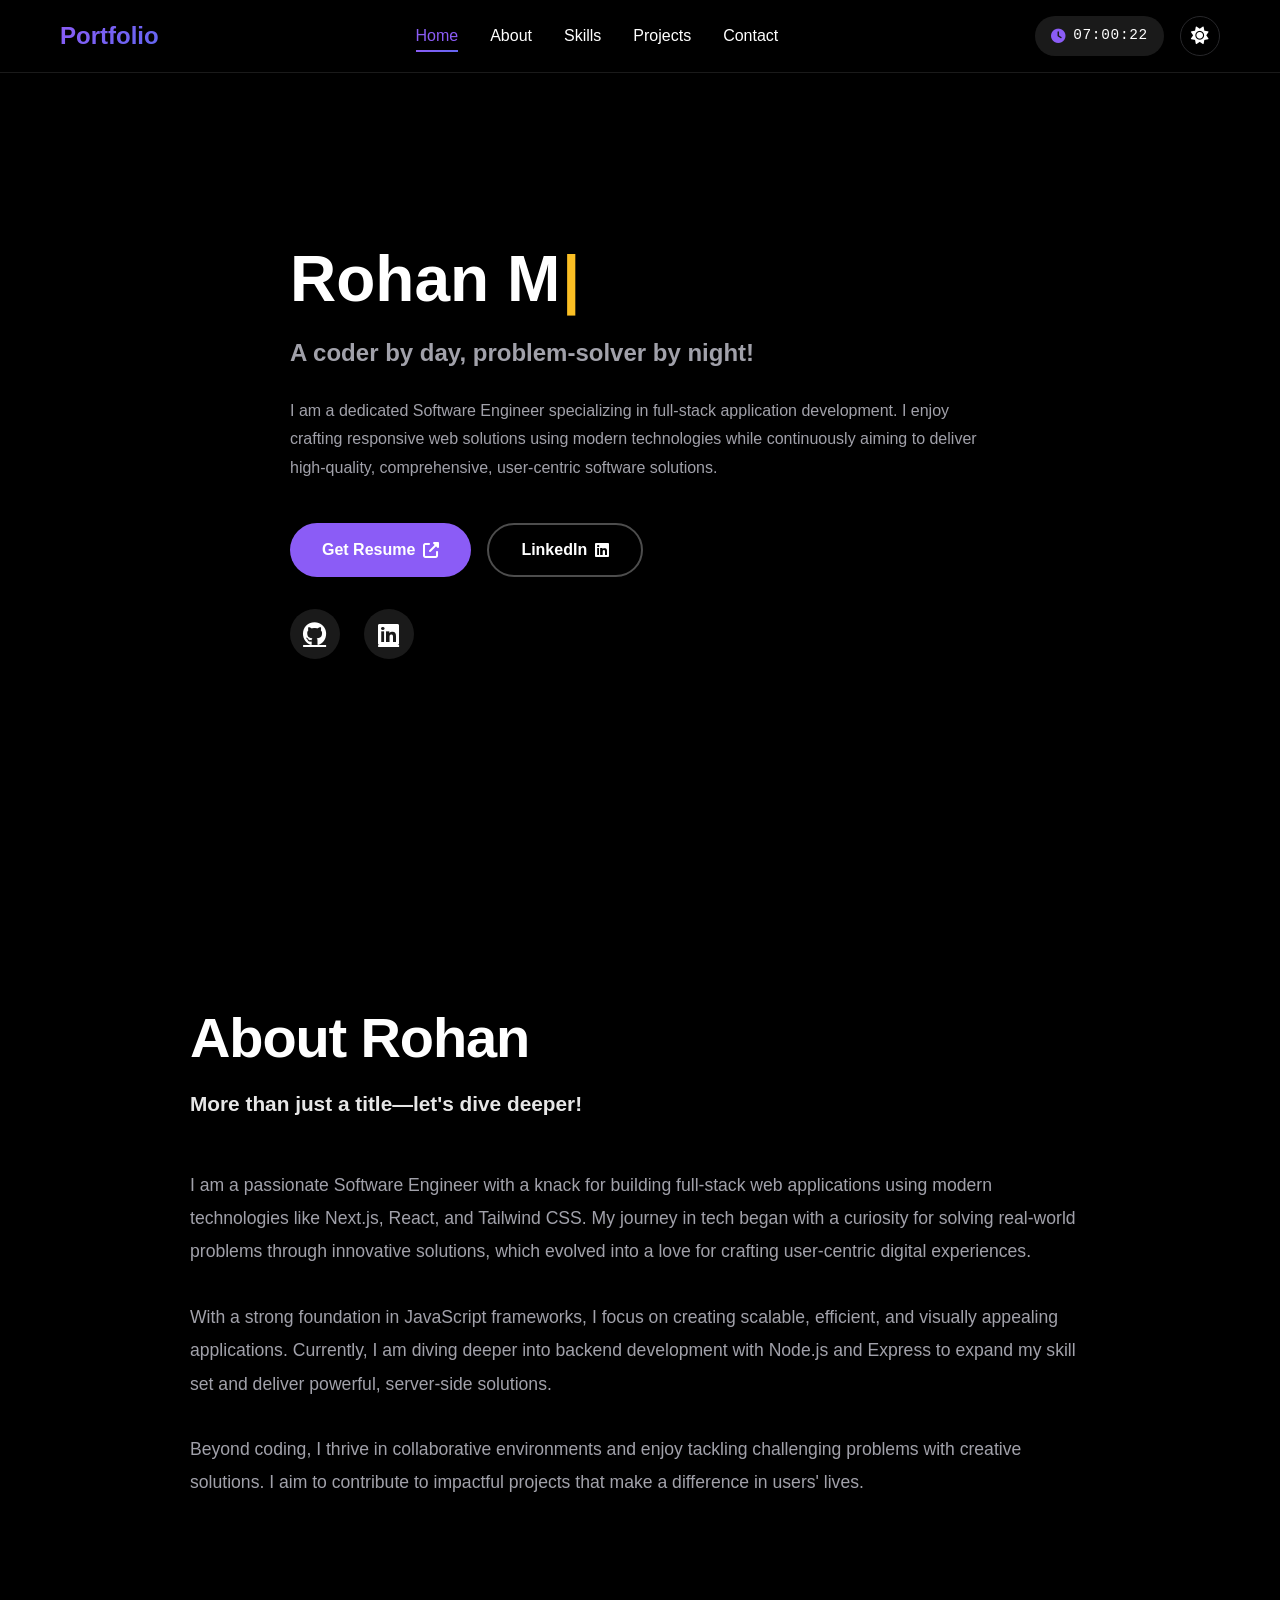
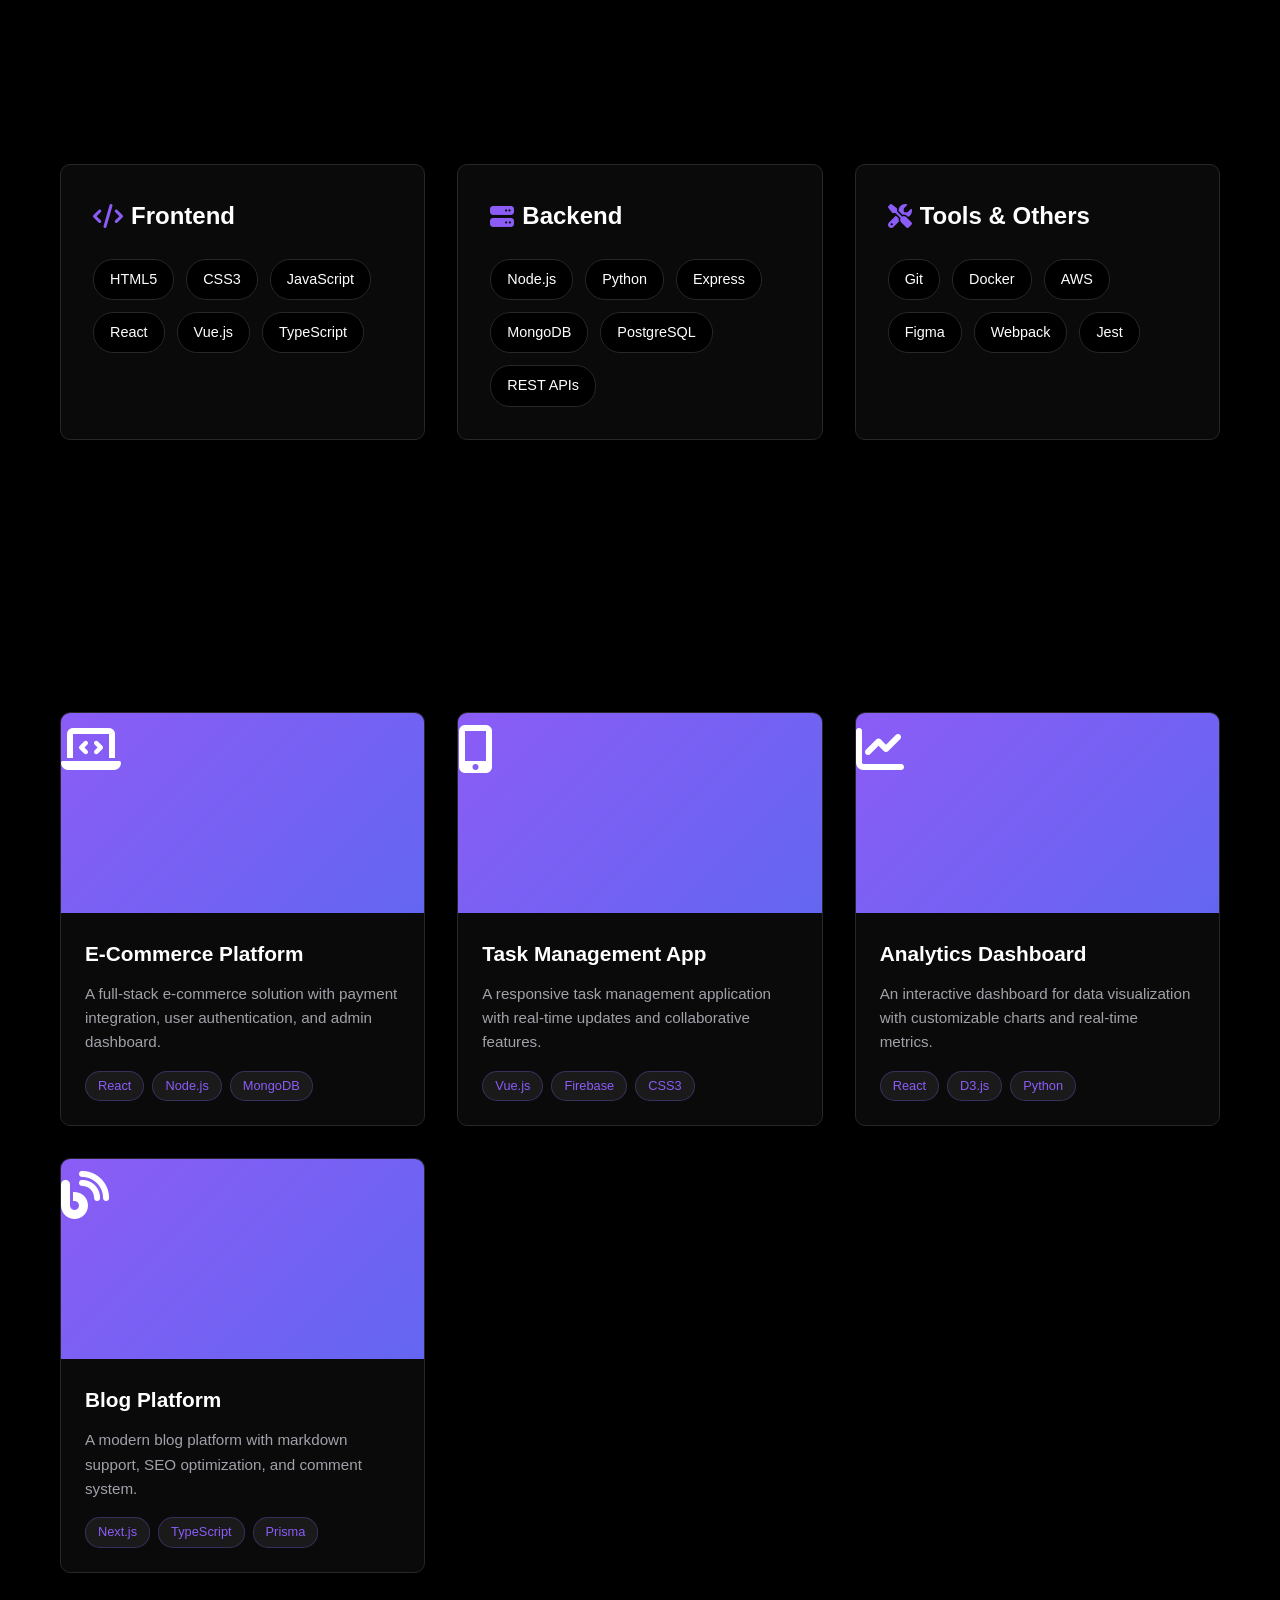
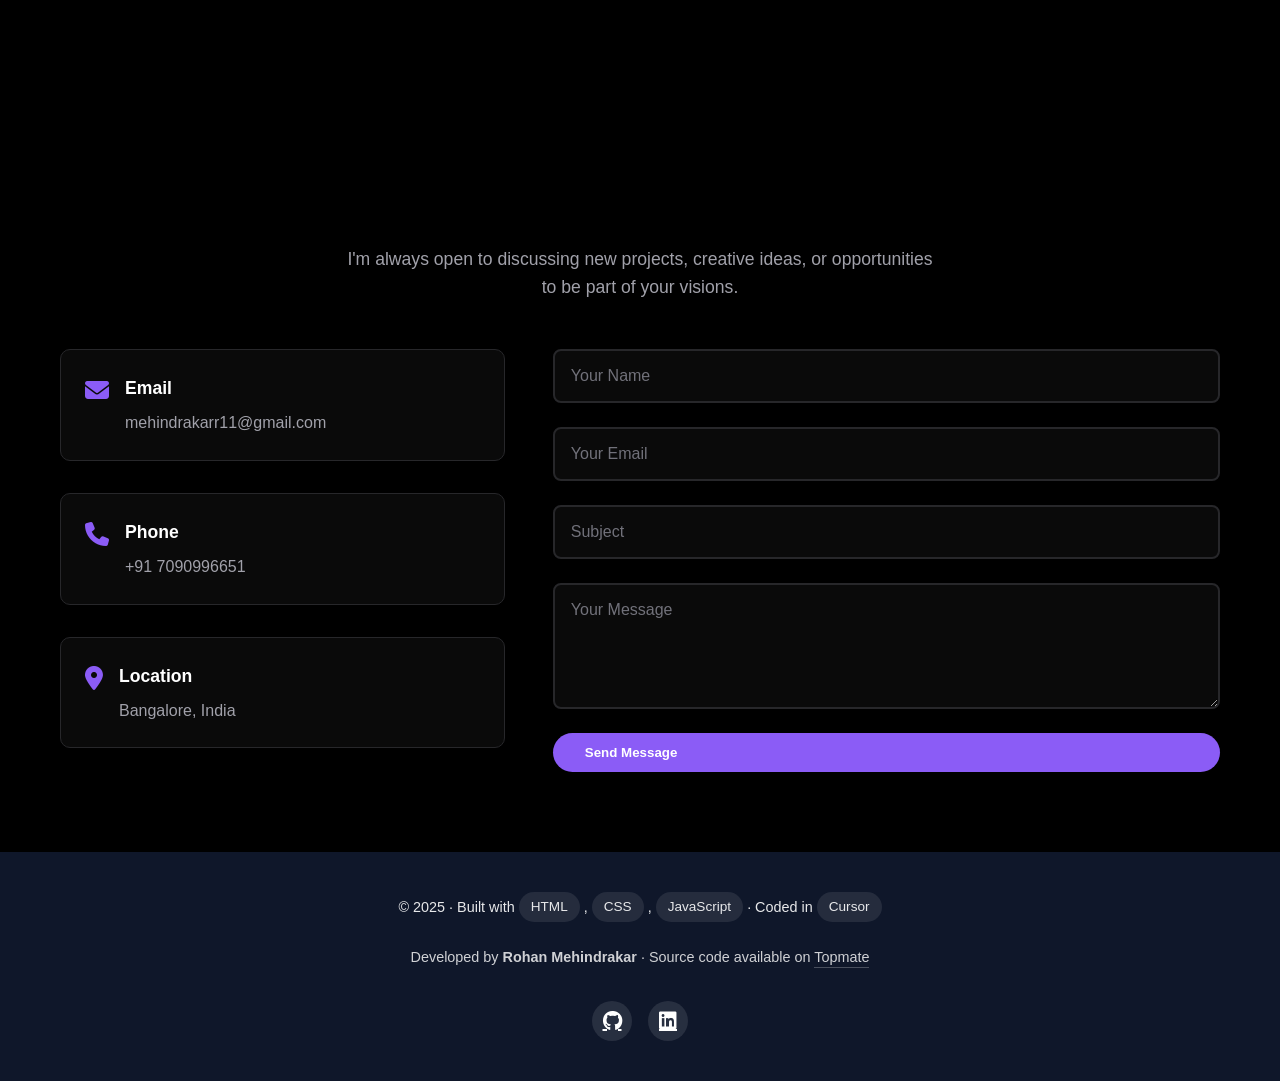
==== index.html @ 7d02e118 "Add files via upload" ====
<!DOCTYPE html>
<html lang="en">
<head>
    <meta charset="UTF-8">
    <meta name="viewport" content="width=device-width, initial-scale=1.0">
    <title>Portfolio - Your Name</title>
    <link rel="stylesheet" href="styles.css">
    <link rel="stylesheet" href="https://cdnjs.cloudflare.com/ajax/libs/font-awesome/6.4.0/css/all.min.css">
</head>
<body>
    <!-- Loading Screen -->
    <div class="loader" id="loader">
        <div class="loader-content">
            <div class="loader-brand">
                <div class="brand-logo">
                    <div class="logo-circle"></div>
                    <div class="logo-circle"></div>
                    <div class="logo-circle"></div>
                </div>
                <h1 class="brand-name">Rohan Mehindrakar</h1>
            </div>
            <div class="loader-animation">
                <div class="animated-grid">
                    <div class="grid-item"></div>
                    <div class="grid-item"></div>
                    <div class="grid-item"></div>
                    <div class="grid-item"></div>
                    <div class="grid-item"></div>
                    <div class="grid-item"></div>
                    <div class="grid-item"></div>
                    <div class="grid-item"></div>
                    <div class="grid-item"></div>
                </div>
            </div>
            <div class="loader-progress">
                <div class="progress-bar">
                    <div class="progress-fill" id="progressFill"></div>
                </div>
                <p class="loader-text">
                    <span class="loading-dots">
                        <span class="dot">.</span>
                        <span class="dot">.</span>
                        <span class="dot">.</span>
                    </span>
                </p>
            </div>
        </div>
    </div>


    <!-- Navigation -->
    <nav class="navbar">
        <div class="container">
            <div class="nav-wrapper">
                <div class="logo">
                    <a href="#home"><span class="logo-text">Portfolio</span></a>
                </div>
                <ul class="nav-menu" id="navMenu">
                    <li><a href="#home" class="nav-link">Home</a></li>
                    <li><a href="#about" class="nav-link">About</a></li>
                    <li><a href="#skills" class="nav-link">Skills</a></li>
                    <li><a href="#projects" class="nav-link">Projects</a></li>
                    <li><a href="#contact" class="nav-link">Contact</a></li>
                </ul>
                <div class="nav-actions">
                    <div class="live-time" id="liveTime">
                        <i class="fas fa-clock"></i>
                        <span id="timeDisplay">00:00:00</span>
                    </div>
                    <button class="theme-toggle" id="themeToggle" aria-label="Toggle theme">
                        <i class="fas fa-moon"></i>
                    </button>
                    <div class="hamburger" id="hamburger">
                        <span></span>
                        <span></span>
                        <span></span>
                    </div>
                </div>
            </div>
        </div>
    </nav>

    <!-- Hero Section -->
    <section id="home" class="hero">
        <div class="container">
            <div class="hero-content">
                <h1 class="hero-title">
                    <span class="title-name typing-text" data-text="Rohan Mehindrakar">Rohan Mehindrakar</span>
                </h1>
                <p class="hero-subtitle">
                    <span class="subtitle-text">A coder by day, problem-solver by night!</span>
                </p>
                <p class="hero-description">
                    I am a dedicated Software Engineer specializing in full-stack application development. 
                    I enjoy crafting responsive web solutions using modern technologies while continuously 
                    aiming to deliver high-quality, comprehensive, user-centric software solutions.
                </p>
                <div class="hero-buttons">
                    <!-- Update the Google Drive link below with your actual resume file ID -->
                    <!-- To get your file ID: Upload resume to Google Drive > Right-click > Get link > Copy the file ID from the URL -->
                    <a href="https://drive.google.com/file/d/YOUR_FILE_ID/view" target="_blank" class="btn btn-primary" id="resumeBtn">
                        <span>Get Resume</span>
                        <i class="fas fa-external-link-alt"></i>
                    </a>
                    <a href="https://www.linkedin.com/in/rohan-mehindrakar/" target="_blank" class="btn btn-secondary">
                        <span>LinkedIn</span>
                        <i class="fab fa-linkedin"></i>
                    </a>
                </div>
                <div class="social-links">
                    <a href="https://github.com/mehindrakarr11" target="_blank" aria-label="GitHub" class="social-link">
                        <i class="fab fa-github"></i>
                        <span class="social-tooltip">GitHub</span>
                    </a>
                    <a href="https://www.linkedin.com/in/rohan-mehindrakar/" target="_blank" aria-label="LinkedIn" class="social-link">
                        <i class="fab fa-linkedin"></i>
                        <span class="social-tooltip">LinkedIn</span>
                    </a>
                </div>
            </div>
        </div>
    </section>

    <!-- About Section -->
    <section id="about" class="about">
        <div class="container">
            <div class="about-wrapper">
                <div class="about-header">
                    <h2 class="about-title">About Rohan</h2>
                    <p class="about-subtitle">More than just a title—let's dive deeper!</p>
                </div>
                <div class="about-content-text">
                    <p class="about-paragraph">
                        I am a passionate Software Engineer with a knack for building full-stack web applications using modern technologies like Next.js, React, and Tailwind CSS. My journey in tech began with a curiosity for solving real-world problems through innovative solutions, which evolved into a love for crafting user-centric digital experiences.
                    </p>
                    <p class="about-paragraph">
                        With a strong foundation in JavaScript frameworks, I focus on creating scalable, efficient, and visually appealing applications. Currently, I am diving deeper into backend development with Node.js and Express to expand my skill set and deliver powerful, server-side solutions.
                    </p>
                    <p class="about-paragraph">
                        Beyond coding, I thrive in collaborative environments and enjoy tackling challenging problems with creative solutions. I aim to contribute to impactful projects that make a difference in users' lives.
                    </p>
                </div>
                
            </div>
        </div>
    </section>

    <!-- Skills Section -->
    <section id="skills" class="skills">
        <div class="container">
            <h2 class="section-title">Skills</h2>
            <div class="skills-grid">
                <div class="skill-category">
                    <h3><i class="fas fa-code"></i> Frontend</h3>
                    <div class="skill-items">
                        <span class="skill-tag">HTML5</span>
                        <span class="skill-tag">CSS3</span>
                        <span class="skill-tag">JavaScript</span>
                        <span class="skill-tag">React</span>
                        <span class="skill-tag">Vue.js</span>
                        <span class="skill-tag">TypeScript</span>
                    </div>
                </div>
                <div class="skill-category">
                    <h3><i class="fas fa-server"></i> Backend</h3>
                    <div class="skill-items">
                        <span class="skill-tag">Node.js</span>
                        <span class="skill-tag">Python</span>
                        <span class="skill-tag">Express</span>
                        <span class="skill-tag">MongoDB</span>
                        <span class="skill-tag">PostgreSQL</span>
                        <span class="skill-tag">REST APIs</span>
                    </div>
                </div>
                <div class="skill-category">
                    <h3><i class="fas fa-tools"></i> Tools & Others</h3>
                    <div class="skill-items">
                        <span class="skill-tag">Git</span>
                        <span class="skill-tag">Docker</span>
                        <span class="skill-tag">AWS</span>
                        <span class="skill-tag">Figma</span>
                        <span class="skill-tag">Webpack</span>
                        <span class="skill-tag">Jest</span>
                    </div>
                </div>
            </div>
        </div>
    </section>

    <!-- Projects Section -->
    <section id="projects" class="projects">
        <div class="container">
            <h2 class="section-title">Featured Projects</h2>
            <div class="projects-grid">
                <div class="project-card">
                    <div class="project-image">
                        <div class="image-placeholder">
                            <i class="fas fa-laptop-code"></i>
                        </div>
                        <div class="project-overlay">
                            <a href="#" class="project-link"><i class="fas fa-external-link-alt"></i></a>
                            <a href="#" class="project-link"><i class="fab fa-github"></i></a>
                        </div>
                    </div>
                    <div class="project-content">
                        <h3>E-Commerce Platform</h3>
                        <p>A full-stack e-commerce solution with payment integration, user authentication, and admin dashboard.</p>
                        <div class="project-tags">
                            <span>React</span>
                            <span>Node.js</span>
                            <span>MongoDB</span>
                        </div>
                    </div>
                </div>

                <div class="project-card">
                    <div class="project-image">
                        <div class="image-placeholder">
                            <i class="fas fa-mobile-alt"></i>
                        </div>
                        <div class="project-overlay">
                            <a href="#" class="project-link"><i class="fas fa-external-link-alt"></i></a>
                            <a href="#" class="project-link"><i class="fab fa-github"></i></a>
                        </div>
                    </div>
                    <div class="project-content">
                        <h3>Task Management App</h3>
                        <p>A responsive task management application with real-time updates and collaborative features.</p>
                        <div class="project-tags">
                            <span>Vue.js</span>
                            <span>Firebase</span>
                            <span>CSS3</span>
                        </div>
                    </div>
                </div>

                <div class="project-card">
                    <div class="project-image">
                        <div class="image-placeholder">
                            <i class="fas fa-chart-line"></i>
                        </div>
                        <div class="project-overlay">
                            <a href="#" class="project-link"><i class="fas fa-external-link-alt"></i></a>
                            <a href="#" class="project-link"><i class="fab fa-github"></i></a>
                        </div>
                    </div>
                    <div class="project-content">
                        <h3>Analytics Dashboard</h3>
                        <p>An interactive dashboard for data visualization with customizable charts and real-time metrics.</p>
                        <div class="project-tags">
                            <span>React</span>
                            <span>D3.js</span>
                            <span>Python</span>
                        </div>
                    </div>
                </div>

                <div class="project-card">
                    <div class="project-image">
                        <div class="image-placeholder">
                            <i class="fas fa-blog"></i>
                        </div>
                        <div class="project-overlay">
                            <a href="#" class="project-link"><i class="fas fa-external-link-alt"></i></a>
                            <a href="#" class="project-link"><i class="fab fa-github"></i></a>
                        </div>
                    </div>
                    <div class="project-content">
                        <h3>Blog Platform</h3>
                        <p>A modern blog platform with markdown support, SEO optimization, and comment system.</p>
                        <div class="project-tags">
                            <span>Next.js</span>
                            <span>TypeScript</span>
                            <span>Prisma</span>
                        </div>
                    </div>
                </div>
            </div>
        </div>
    </section>

    <!-- Contact Section -->
    <section id="contact" class="contact">
        <div class="container">
            <h2 class="section-title">Get In Touch</h2>
            <p class="contact-subtitle">
                I'm always open to discussing new projects, creative ideas, or opportunities to be part of your visions.
            </p>
            <div class="contact-content">
                <div class="contact-info">
                    <div class="contact-item">
                        <i class="fas fa-envelope"></i>
                        <div>
                            <h3>Email</h3>
                            <p><a href="mailto:mehindrakarr11@gmail.com" class="contact-link">mehindrakarr11@gmail.com</a></p>
                        </div>
                    </div>
                    <div class="contact-item">
                        <i class="fas fa-phone"></i>
                        <div>
                            <h3>Phone</h3>
                            <p><a href="tel:+917090996651" class="contact-link">+91 7090996651</a></p>
                        </div>
                    </div>
                    <div class="contact-item">
                        <i class="fas fa-map-marker-alt"></i>
                        <div>
                            <h3>Location</h3>
                            <p>Bangalore, India</p>
                        </div>
                    </div>
                </div>
                <form class="contact-form" id="contactForm">
                    <div class="form-group">
                        <input type="text" id="name" name="name" placeholder="Your Name" required>
                    </div>
                    <div class="form-group">
                        <input type="email" id="email" name="email" placeholder="Your Email" required>
                    </div>
                    <div class="form-group">
                        <input type="text" id="subject" name="subject" placeholder="Subject" required>
                    </div>
                    <div class="form-group">
                        <textarea id="message" name="message" rows="5" placeholder="Your Message" required></textarea>
                    </div>
                    <button type="submit" class="btn btn-primary">Send Message</button>
                </form>
            </div>
        </div>
    </section>

    <!-- Footer -->
    <footer class="footer">
        <div class="container">
            <div class="footer-content">
                <p class="footer-copyright">
                    &copy; <span id="currentYear">2025</span> · Built with 
                    <span class="tech-tag">HTML</span>, 
                    <span class="tech-tag">CSS</span>, 
                    <span class="tech-tag">JavaScript</span> · 
                    Coded in <span class="tech-tag">Cursor</span>
                </p>
                <p class="footer-developer">
                    Developed by <strong>Rohan Mehindrakar</strong> · 
                    Source code available on <a href="#" class="footer-link">Topmate</a>
                </p>
                <div class="footer-social">
                    <a href="https://github.com/mehindrakarr11" target="_blank" aria-label="GitHub"><i class="fab fa-github"></i></a>
                    <a href="https://www.linkedin.com/in/rohan-mehindrakar/" target="_blank" aria-label="LinkedIn"><i class="fab fa-linkedin"></i></a>
                </div>
            </div>
        </div>
    </footer>

    <!-- Custom Cursor -->
    <div class="custom-cursor" id="customCursor">
        <div class="cursor-dot"></div>
        <div class="cursor-outline"></div>
    </div>

    <script src="script.js"></script>
</body>
</html>
---- styles.css ----
/* Reset and Base Styles */
* {
    margin: 0;
    padding: 0;
    box-sizing: border-box;
    cursor: none !important; /* Hide default cursor */
}

/* Custom Cursor */
.custom-cursor {
    position: fixed;
    top: 0;
    left: 0;
    width: 100%;
    height: 100%;
    pointer-events: none;
    z-index: 99999;
    mix-blend-mode: difference;
}

.cursor-dot {
    position: fixed;
    width: 8px;
    height: 8px;
    background: #ffffff;
    border-radius: 50%;
    transform: translate(-50%, -50%);
    transition: width 0.3s ease, height 0.3s ease, background 0.3s ease;
    box-shadow: 0 0 10px rgba(255, 255, 255, 0.5);
    pointer-events: none;
}

.cursor-outline {
    position: fixed;
    width: 40px;
    height: 40px;
    border: 2px solid rgba(255, 255, 255, 0.5);
    border-radius: 50%;
    transform: translate(-50%, -50%);
    transition: width 0.2s ease, height 0.2s ease, border-color 0.3s ease;
    animation: cursorPulse 2s ease-in-out infinite;
    pointer-events: none;
}

/* Cursor hover effects */
a:hover ~ .custom-cursor .cursor-dot,
button:hover ~ .custom-cursor .cursor-dot,
.btn:hover ~ .custom-cursor .cursor-dot {
    width: 12px;
    height: 12px;
    background: #8b5cf6;
}

a:hover ~ .custom-cursor .cursor-outline,
button:hover ~ .custom-cursor .cursor-outline,
.btn:hover ~ .custom-cursor .cursor-outline {
    width: 50px;
    height: 50px;
    border-color: #8b5cf6;
    border-width: 2px;
}

/* Interactive elements cursor effect */
a, button, .btn, .nav-link, .social-link, .project-link, input, textarea {
    cursor: none !important;
}

@keyframes cursorPulse {
    0%, 100% {
        transform: translate(-50%, -50%) scale(1);
        opacity: 0.5;
    }
    50% {
        transform: translate(-50%, -50%) scale(1.1);
        opacity: 0.8;
    }
}

:root {
    --primary-color: #8b5cf6;
    --secondary-color: #6366f1;
    --accent-color: #ec4899;
}

/* Light Theme (Default) */
:root,
[data-theme="light"] {
    --text-dark: #1f2937;
    --text-light: #6b7280;
    --bg-light: #f9fafb;
    --bg-white: #ffffff;
    --bg-main: #ffffff;
    --border-color: #e5e7eb;
    --shadow: 0 4px 6px -1px rgba(0, 0, 0, 0.1), 0 2px 4px -1px rgba(0, 0, 0, 0.06);
    --shadow-lg: 0 10px 15px -3px rgba(0, 0, 0, 0.1), 0 4px 6px -2px rgba(0, 0, 0, 0.05);
}

/* Dark Theme */
[data-theme="dark"] {
    --text-dark: #ffffff;
    --text-light: #a1a1aa;
    --bg-light: #000000;
    --bg-white: #0a0a0a;
    --bg-main: #000000;
    --border-color: #27272a;
    --shadow: 0 4px 6px -1px rgba(0, 0, 0, 0.5), 0 2px 4px -1px rgba(0, 0, 0, 0.3);
    --shadow-lg: 0 10px 15px -3px rgba(0, 0, 0, 0.5), 0 4px 6px -2px rgba(0, 0, 0, 0.3);
}

html {
    scroll-behavior: smooth;
}

body {
    font-family: -apple-system, BlinkMacSystemFont, 'Segoe UI', Roboto, 'Helvetica Neue', Arial, sans-serif;
    line-height: 1.6;
    color: var(--text-dark);
    background-color: var(--bg-main);
    transition: background-color 0.3s ease, color 0.3s ease;
    overflow-x: hidden;
}

.container {
    max-width: 1200px;
    margin: 0 auto;
    padding: 0 20px;
}

/* Loading Screen */
.loader {
    position: fixed;
    top: 0;
    left: 0;
    width: 100%;
    height: 100%;
    background: #000000 !important;
    display: flex;
    align-items: center;
    justify-content: center;
    z-index: 9999;
    transition: opacity 0.8s ease, visibility 0.8s ease;
}

.loader.hidden {
    opacity: 0;
    visibility: hidden;
}

.loader-content {
    text-align: center;
    color: white;
    width: 100%;
    max-width: 400px;
    padding: 2rem;
}

.loader-brand {
    margin-bottom: 3rem;
    animation: fadeInDown 0.8s ease;
}

.brand-logo {
    display: flex;
    justify-content: center;
    align-items: center;
    gap: 0.5rem;
    margin-bottom: 1.5rem;
    position: relative;
}

.logo-circle {
    width: 12px;
    height: 12px;
    border-radius: 50%;
    background: linear-gradient(135deg, #8b5cf6, #6366f1);
    animation: pulse 1.5s ease-in-out infinite;
    box-shadow: 0 0 20px rgba(139, 92, 246, 0.5);
}

.logo-circle:nth-child(1) {
    animation-delay: 0s;
}

.logo-circle:nth-child(2) {
    animation-delay: 0.2s;
    background: linear-gradient(135deg, #6366f1, #8b5cf6);
}

.logo-circle:nth-child(3) {
    animation-delay: 0.4s;
}

.brand-name {
    font-size: 1.8rem;
    font-weight: 700;
    color: #ffffff;
    letter-spacing: 0.05em;
    background: linear-gradient(135deg, #ffffff, #a1a1aa);
    -webkit-background-clip: text;
    -webkit-text-fill-color: transparent;
    background-clip: text;
}

.loader-animation {
    margin-bottom: 3rem;
    animation: fadeInUp 0.8s ease 0.3s both;
}

.animated-grid {
    display: grid;
    grid-template-columns: repeat(3, 1fr);
    gap: 8px;
    width: 120px;
    height: 120px;
    margin: 0 auto;
}

.grid-item {
    background: linear-gradient(135deg, rgba(139, 92, 246, 0.2), rgba(99, 102, 241, 0.2));
    border: 1px solid rgba(139, 92, 246, 0.3);
    border-radius: 4px;
    animation: gridPulse 1.5s ease-in-out infinite;
}

.grid-item:nth-child(1) { animation-delay: 0s; }
.grid-item:nth-child(2) { animation-delay: 0.1s; }
.grid-item:nth-child(3) { animation-delay: 0.2s; }
.grid-item:nth-child(4) { animation-delay: 0.3s; }
.grid-item:nth-child(5) { animation-delay: 0.4s; }
.grid-item:nth-child(6) { animation-delay: 0.5s; }
.grid-item:nth-child(7) { animation-delay: 0.6s; }
.grid-item:nth-child(8) { animation-delay: 0.7s; }
.grid-item:nth-child(9) { animation-delay: 0.8s; }

.loader-progress {
    animation: fadeInUp 0.8s ease 0.6s both;
}

.progress-bar {
    width: 100%;
    height: 3px;
    background: rgba(255, 255, 255, 0.1);
    border-radius: 10px;
    overflow: hidden;
    margin-bottom: 1.5rem;
    position: relative;
}

.progress-bar::after {
    content: '';
    position: absolute;
    top: 0;
    left: 0;
    width: 100%;
    height: 100%;
    background: linear-gradient(90deg, transparent, rgba(139, 92, 246, 0.3), transparent);
    animation: shimmer 2s infinite;
}

.progress-fill {
    height: 100%;
    background: linear-gradient(90deg, #8b5cf6, #6366f1);
    border-radius: 10px;
    width: 0%;
    animation: progressLoad 2s ease forwards;
    box-shadow: 0 0 10px rgba(139, 92, 246, 0.5);
}

.loader-text {
    font-size: 0.9rem;
    color: #a1a1aa;
    font-weight: 500;
    letter-spacing: 0.05em;
}

.loading-dots {
    display: inline-block;
}

.dot {
    display: inline-block;
    animation: dotBounce 1.4s ease-in-out infinite;
    font-size: 1.2rem;
    line-height: 1;
}

.dot:nth-child(1) {
    animation-delay: 0s;
}

.dot:nth-child(2) {
    animation-delay: 0.2s;
}

.dot:nth-child(3) {
    animation-delay: 0.4s;
}

@keyframes gridPulse {
    0%, 100% {
        opacity: 0.3;
        transform: scale(1);
        background: linear-gradient(135deg, rgba(139, 92, 246, 0.2), rgba(99, 102, 241, 0.2));
    }
    50% {
        opacity: 1;
        transform: scale(1.05);
        background: linear-gradient(135deg, rgba(139, 92, 246, 0.6), rgba(99, 102, 241, 0.6));
        box-shadow: 0 0 15px rgba(139, 92, 246, 0.4);
    }
}

@keyframes progressLoad {
    0% {
        width: 0%;
    }
    100% {
        width: 100%;
    }
}

@keyframes shimmer {
    0% {
        transform: translateX(-100%);
    }
    100% {
        transform: translateX(100%);
    }
}

@keyframes dotBounce {
    0%, 80%, 100% {
        transform: translateY(0);
        opacity: 0.5;
    }
    40% {
        transform: translateY(-10px);
        opacity: 1;
    }
}

/* Animated Background */
.animated-bg {
    position: fixed;
    top: 0;
    left: 0;
    width: 100%;
    height: 100%;
    z-index: -1;
    overflow: hidden;
    pointer-events: none;
}

.gradient-orb {
    position: absolute;
    border-radius: 50%;
    filter: blur(80px);
    opacity: 0.3;
    animation: float 20s ease-in-out infinite;
}

.orb-1 {
    width: 500px;
    height: 500px;
    background: radial-gradient(circle, var(--primary-color), transparent);
    top: -200px;
    left: -200px;
    animation-delay: 0s;
}

.orb-2 {
    width: 400px;
    height: 400px;
    background: radial-gradient(circle, var(--secondary-color), transparent);
    bottom: -150px;
    right: -150px;
    animation-delay: 7s;
}

.orb-3 {
    width: 300px;
    height: 300px;
    background: radial-gradient(circle, var(--accent-color), transparent);
    top: 50%;
    left: 50%;
    animation-delay: 14s;
}

/* Navigation */
.navbar {
    position: fixed;
    top: 0;
    left: 0;
    right: 0;
    background-color: rgba(255, 255, 255, 0.95);
    backdrop-filter: blur(10px);
    box-shadow: var(--shadow);
    z-index: 1000;
    transition: all 0.3s ease;
    border-bottom: 1px solid var(--border-color);
}

[data-theme="light"] .navbar {
    background-color: rgba(255, 255, 255, 0.95);
    border-bottom: 1px solid rgba(0, 0, 0, 0.1);
}

[data-theme="dark"] .navbar {
    background-color: rgba(0, 0, 0, 0.95);
    border-bottom: 1px solid rgba(255, 255, 255, 0.1);
}

.nav-wrapper {
    display: flex;
    justify-content: space-between;
    align-items: center;
    padding: 1rem 0;
}

.logo a {
    font-size: 1.5rem;
    font-weight: 700;
    text-decoration: none;
    background: linear-gradient(135deg, var(--primary-color), var(--secondary-color));
    -webkit-background-clip: text;
    -webkit-text-fill-color: transparent;
    background-clip: text;
    transition: transform 0.3s ease;
}

.logo a:hover {
    transform: scale(1.05);
}

.nav-actions {
    display: flex;
    align-items: center;
    gap: 1rem;
}

/* Live Time Display */
.live-time {
    display: flex;
    align-items: center;
    gap: 0.5rem;
    padding: 0.5rem 1rem;
    background: rgba(255, 255, 255, 0.1);
    border-radius: 20px;
    color: var(--text-dark);
    font-size: 0.9rem;
    font-weight: 500;
    transition: all 0.3s ease;
}

[data-theme="light"] .live-time {
    background: rgba(0, 0, 0, 0.05);
    color: var(--text-dark);
}

[data-theme="dark"] .live-time {
    background: rgba(255, 255, 255, 0.1);
    color: #ffffff;
}

.live-time i {
    font-size: 0.9rem;
    color: var(--primary-color);
}

#timeDisplay {
    font-family: 'Courier New', monospace;
    letter-spacing: 0.05em;
}

.theme-toggle {
    background: var(--bg-light);
    border: 1px solid var(--border-color);
    width: 40px;
    height: 40px;
    border-radius: 50%;
    display: flex;
    align-items: center;
    justify-content: center;
    cursor: pointer;
    transition: all 0.3s ease;
    color: var(--text-dark);
    font-size: 1.1rem;
}

.theme-toggle:hover {
    background: var(--primary-color);
    color: #ffffff;
    transform: rotate(20deg) scale(1.1);
    border-color: var(--primary-color);
}

.nav-menu {
    display: flex;
    list-style: none;
    gap: 2rem;
}

.nav-link {
    color: var(--text-dark);
    text-decoration: none;
    font-weight: 500;
    transition: color 0.3s ease;
    position: relative;
    padding: 0.5rem 0;
}

.nav-link:hover {
    color: var(--primary-color);
}

.nav-link::after {
    content: '';
    position: absolute;
    bottom: 0;
    left: 0;
    width: 0;
    height: 2px;
    background: linear-gradient(135deg, var(--primary-color), var(--secondary-color));
    transition: width 0.3s ease;
}

.nav-link:hover::after,
.nav-link.active::after {
    width: 100%;
}

.hamburger {
    display: none;
    flex-direction: column;
    cursor: pointer;
    gap: 5px;
}

.hamburger span {
    width: 25px;
    height: 3px;
    background-color: var(--text-dark);
    transition: all 0.3s ease;
    border-radius: 3px;
}

/* Hero Section */
.hero {
    min-height: 100vh;
    display: flex;
    align-items: center;
    justify-content: center;
    background: var(--bg-main);
    color: var(--text-dark);
    text-align: left;
    position: relative;
    padding-top: 80px;
    overflow: hidden;
}

[data-theme="light"] .hero {
    background: linear-gradient(135deg, #f9fafb 0%, #ffffff 100%);
}

[data-theme="dark"] .hero {
    background: #000000;
    color: #ffffff;
}

.hero-badge {
    display: inline-block;
    margin-bottom: 1.5rem;
    animation: fadeInDown 0.8s ease;
}

.badge-text {
    display: inline-block;
    padding: 0.5rem 1rem;
    background: rgba(255, 255, 255, 0.1);
    backdrop-filter: blur(10px);
    border-radius: 50px;
    font-size: 0.9rem;
    border: 1px solid rgba(255, 255, 255, 0.2);
    animation: pulse 2s ease-in-out infinite;
}

.hero-content {
    max-width: 900px;
    animation: fadeInUp 1s ease;
    position: relative;
    z-index: 1;
    text-align: left;
}

.hero-title {
    font-size: 4rem;
    font-weight: 700;
    margin-bottom: 1rem;
    line-height: 1.2;
    color: var(--text-dark);
}

.title-name {
    display: block;
    color: var(--text-dark);
    animation: fadeInUp 1s ease 0.3s both;
}

.highlight {
    color: #ffffff !important;
    position: relative;
    display: inline-block;
}

.typing-text::after {
    content: '|';
    animation: blink 1s infinite;
    color: #fbbf24;
    margin-left: 2px;
}

.hero-subtitle {
    font-size: 1.5rem;
    margin-bottom: 1.5rem;
    color: var(--text-light);
    font-weight: 600;
    animation: fadeInUp 1s ease 0.6s both;
}

.subtitle-text {
    display: inline-block;
}

.hero-description {
    font-size: 1rem;
    margin-bottom: 2.5rem;
    color: var(--text-light);
    line-height: 1.8;
    animation: fadeInUp 1s ease 0.9s both;
    max-width: 700px;
}

.hero-buttons {
    display: flex;
    gap: 1rem;
    justify-content: flex-start;
    margin-bottom: 2rem;
    flex-wrap: wrap;
    animation: fadeInUp 1s ease 1.5s both;
}

.btn {
    padding: 0.75rem 2rem;
    border-radius: 50px;
    text-decoration: none;
    font-weight: 600;
    transition: all 0.3s ease;
    display: inline-flex;
    align-items: center;
    gap: 0.5rem;
    border: 2px solid transparent;
    position: relative;
    overflow: hidden;
}

.btn::before {
    content: '';
    position: absolute;
    top: 50%;
    left: 50%;
    width: 0;
    height: 0;
    border-radius: 50%;
    background: rgba(255, 255, 255, 0.2);
    transform: translate(-50%, -50%);
    transition: width 0.6s ease, height 0.6s ease;
}

.btn:hover::before {
    width: 300px;
    height: 300px;
}

.btn span,
.btn i {
    position: relative;
    z-index: 1;
}

.btn-primary {
    background-color: #8b5cf6 !important;
    color: #ffffff !important;
    border: none;
}

.btn-primary:hover {
    background-color: #7c3aed !important;
    transform: translateY(-3px) scale(1.05);
    box-shadow: 0 10px 25px rgba(139, 92, 246, 0.4);
}

.btn-secondary {
    background-color: transparent;
    color: #ffffff !important;
    border-color: rgba(255, 255, 255, 0.3);
}

.btn-secondary:hover {
    background-color: rgba(255, 255, 255, 0.1);
    border-color: rgba(255, 255, 255, 0.5);
    color: #ffffff !important;
    transform: translateY(-3px) scale(1.05);
}

.social-links {
    display: flex;
    gap: 1.5rem;
    justify-content: flex-start;
    animation: fadeInUp 1s ease 1.8s both;
}

.social-link {
    color: white;
    font-size: 1.5rem;
    transition: all 0.3s ease;
    position: relative;
    width: 50px;
    height: 50px;
    display: flex;
    align-items: center;
    justify-content: center;
    border-radius: 50%;
    background: rgba(255, 255, 255, 0.1);
    backdrop-filter: blur(10px);
}

.social-link:hover {
    transform: translateY(-5px) scale(1.15);
    background: rgba(255, 255, 255, 0.2);
}

.social-tooltip {
    position: absolute;
    bottom: -35px;
    left: 50%;
    transform: translateX(-50%);
    background: rgba(0, 0, 0, 0.8);
    color: white;
    padding: 0.25rem 0.5rem;
    border-radius: 4px;
    font-size: 0.75rem;
    white-space: nowrap;
    opacity: 0;
    pointer-events: none;
    transition: opacity 0.3s ease;
}

.social-link:hover .social-tooltip {
    opacity: 1;
}

.scroll-indicator {
    position: absolute;
    bottom: 30px;
    left: 50%;
    transform: translateX(-50%);
    animation: bounce 2s infinite;
}

.scroll-link {
    color: white;
    text-decoration: none;
    display: flex;
    flex-direction: column;
    align-items: center;
    gap: 0.5rem;
    font-size: 0.9rem;
}

.scroll-link i {
    font-size: 1.5rem;
}

.hero-decoration {
    position: absolute;
    top: 0;
    left: 0;
    width: 100%;
    height: 100%;
    pointer-events: none;
    z-index: 0;
}

.floating-shape {
    position: absolute;
    border-radius: 50%;
    background: rgba(255, 255, 255, 0.1);
    animation: floatShape 15s ease-in-out infinite;
}

.shape-1 {
    width: 100px;
    height: 100px;
    top: 20%;
    left: 10%;
    animation-delay: 0s;
}

.shape-2 {
    width: 150px;
    height: 150px;
    top: 60%;
    right: 15%;
    animation-delay: 5s;
}

.shape-3 {
    width: 80px;
    height: 80px;
    bottom: 20%;
    left: 20%;
    animation-delay: 10s;
}

/* Section Styles */
section {
    padding: 5rem 0;
    position: relative;
}

.section-title {
    font-size: 2.5rem;
    text-align: center;
    margin-bottom: 3rem;
    color: var(--text-dark);
    position: relative;
    display: inline-block;
    width: 100%;
    opacity: 0;
    transform: translateY(30px);
    transition: opacity 0.6s ease, transform 0.6s ease;
}

.section-title.visible {
    opacity: 1;
    transform: translateY(0);
}

.section-title::after {
    content: '';
    position: absolute;
    bottom: -10px;
    left: 50%;
    transform: translateX(-50%);
    width: 80px;
    height: 4px;
    background: linear-gradient(135deg, var(--primary-color), var(--secondary-color));
    border-radius: 2px;
    animation: expandLine 0.8s ease 0.3s both;
}

/* About Section */
.about {
    background-color: var(--bg-main);
    position: relative;
    min-height: 80vh;
    display: flex;
    align-items: center;
    /* reduce bottom padding so About and Skills sit closer */
    padding-bottom: 2rem;
}

.about-wrapper {
    max-width: 900px;
    margin: 0 auto;
    width: 100%;
}

.about-header {
    margin-bottom: 3rem;
    animation: fadeInUp 0.8s ease;
}

.about-title {
    font-size: 3.5rem;
    font-weight: 700;
    color: var(--text-dark);
    margin-bottom: 1rem;
    line-height: 1.2;
    letter-spacing: -0.02em;
}

.about-subtitle {
    font-size: 1.3rem;
    font-weight: 600;
    color: var(--text-dark);
    opacity: 0.9;
    margin-top: 0.5rem;
}

.about-content-text {
    margin-bottom: 4rem;
}

.about-paragraph {
    font-size: 1.1rem;
    line-height: 1.9;
    color: var(--text-light);
    margin-bottom: 2rem;
    opacity: 0;
    transform: translateY(20px);
    transition: opacity 0.6s ease, transform 0.6s ease;
}

.about-paragraph.visible {
    opacity: 1;
    transform: translateY(0);
}

.about-paragraph:nth-child(1) {
    transition-delay: 0.1s;
}

.about-paragraph:nth-child(2) {
    transition-delay: 0.2s;
}

.about-paragraph:nth-child(3) {
    transition-delay: 0.3s;
}

.nav-arrow {
    display: flex;
    align-items: center;
    gap: 0.75rem;
    color: var(--text-light);
    text-decoration: none;
    font-size: 1rem;
    font-weight: 500;
    transition: all 0.3s ease;
    padding: 0.75rem 1.5rem;
    border-radius: 8px;
    border: 1px solid transparent;
}

.nav-arrow:hover {
    color: var(--primary-color);
    background-color: var(--bg-light);
    border-color: var(--border-color);
    transform: translateX(0);
}

.nav-prev:hover {
    transform: translateX(-5px);
}

.nav-next:hover {
    transform: translateX(5px);
}

.nav-arrow i {
    font-size: 0.9rem;
    transition: transform 0.3s ease;
}

.nav-prev:hover i {
    transform: translateX(-3px);
}

.nav-next:hover i {
    transform: translateX(3px);
}

/* Skills Section */
.skills {
    background-color: var(--bg-main);
    /* reduce top padding so Skills moves up closer to About */
    padding-top: 2rem;
}

.skills-grid {
    display: grid;
    grid-template-columns: repeat(auto-fit, minmax(300px, 1fr));
    gap: 2rem;
}

.skill-category {
    background-color: var(--bg-white);
    padding: 2rem;
    border-radius: 10px;
    box-shadow: var(--shadow);
    transition: all 0.3s ease;
    position: relative;
    overflow: hidden;
    border: 1px solid var(--border-color);
}

.skill-category::after {
    content: '';
    position: absolute;
    top: 0;
    left: 0;
    width: 100%;
    height: 4px;
    background: linear-gradient(90deg, var(--primary-color), var(--secondary-color));
    transform: scaleX(0);
    transform-origin: left;
    transition: transform 0.3s ease;
}

.skill-category:hover::after {
    transform: scaleX(1);
}

.skill-category:hover {
    transform: translateY(-5px);
    box-shadow: var(--shadow-lg);
}

.skill-category h3 {
    font-size: 1.5rem;
    margin-bottom: 1.5rem;
    color: var(--text-dark);
    display: flex;
    align-items: center;
    gap: 0.5rem;
}

.skill-category h3 i {
    color: var(--primary-color);
    animation: rotate 3s linear infinite;
}

.skill-items {
    display: flex;
    flex-wrap: wrap;
    gap: 0.75rem;
}

.skill-tag {
    padding: 0.5rem 1rem;
    background-color: var(--bg-light);
    border-radius: 20px;
    font-size: 0.9rem;
    color: var(--text-dark);
    font-weight: 500;
    transition: all 0.3s ease;
    cursor: pointer;
    position: relative;
    overflow: hidden;
    border: 1px solid var(--border-color);
}

.skill-tag::before {
    content: '';
    position: absolute;
    top: 50%;
    left: 50%;
    width: 0;
    height: 0;
    border-radius: 50%;
    background: linear-gradient(135deg, var(--primary-color), var(--secondary-color));
    transform: translate(-50%, -50%);
    transition: width 0.4s ease, height 0.4s ease;
    z-index: -1;
}

.skill-tag:hover::before {
    width: 200px;
    height: 200px;
}

.skill-tag:hover {
    color: white;
    transform: translateY(-2px) scale(1.05);
}

/* Projects Section */
.projects {
    background-color: var(--bg-light);
}

.projects-grid {
    display: grid;
    grid-template-columns: repeat(auto-fill, minmax(280px, 1fr));
    gap: 2rem;
}

.project-card {
    background-color: var(--bg-white);
    border-radius: 10px;
    overflow: hidden;
    box-shadow: var(--shadow);
    transition: all 0.3s ease;
    position: relative;
    border: 1px solid var(--border-color);
}

.project-card::before {
    content: '';
    position: absolute;
    top: 0;
    left: 0;
    width: 100%;
    height: 100%;
    background: linear-gradient(135deg, var(--primary-color), var(--secondary-color));
    opacity: 0;
    transition: opacity 0.3s ease;
    z-index: 1;
}

.project-card:hover::before {
    opacity: 0.05;
}

.project-card:hover {
    transform: translateY(-10px) scale(1.02);
    box-shadow: var(--shadow-lg);
}

.project-image {
    position: relative;
    height: 200px;
    overflow: hidden;
    background: linear-gradient(135deg, var(--primary-color), var(--secondary-color));
}

.project-image .image-placeholder {
    width: 100%;
    height: 100%;
    border-radius: 0;
    font-size: 3rem;
    animation: none;
}

.project-overlay {
    position: absolute;
    top: 0;
    left: 0;
    right: 0;
    bottom: 0;
    background-color: rgba(0, 0, 0, 0.7);
    display: flex;
    align-items: center;
    justify-content: center;
    gap: 1rem;
    opacity: 0;
    transition: opacity 0.3s ease;
    z-index: 2;
}

.project-card:hover .project-overlay {
    opacity: 1;
}

.project-link {
    color: white;
    font-size: 1.5rem;
    padding: 0.75rem;
    background-color: rgba(255, 255, 255, 0.2);
    border-radius: 50%;
    transition: all 0.3s ease;
    backdrop-filter: blur(10px);
}

.project-link:hover {
    background-color: white;
    color: var(--primary-color);
    transform: scale(1.15) rotate(5deg);
}

.project-content {
    padding: 1.5rem;
    position: relative;
    z-index: 1;
}

.project-content h3 {
    font-size: 1.3rem;
    margin-bottom: 0.75rem;
    color: var(--text-dark);
    transition: color 0.3s ease;
}

.project-card:hover .project-content h3 {
    color: var(--primary-color);
}

.project-content p {
    color: var(--text-light);
    margin-bottom: 1rem;
    font-size: 0.95rem;
}

.project-tags {
    display: flex;
    flex-wrap: wrap;
    gap: 0.5rem;
}

.project-tags span {
    padding: 0.25rem 0.75rem;
    background-color: #1a1a1a;
    border-radius: 15px;
    font-size: 0.8rem;
    color: #8b5cf6 !important;
    font-weight: 500;
    transition: all 0.3s ease;
    border: 1px solid rgba(139, 92, 246, 0.3);
}

.project-card:hover .project-tags span {
    background: linear-gradient(135deg, var(--primary-color), var(--secondary-color));
    color: white;
}

/* Contact Section */
.contact {
    background-color: var(--bg-main);
}

.contact-subtitle {
    text-align: center;
    color: var(--text-light);
    font-size: 1.1rem;
    margin-bottom: 3rem;
    max-width: 600px;
    margin-left: auto;
    margin-right: auto;
}

.contact-content {
    display: grid;
    grid-template-columns: 1fr 1.5fr;
    gap: 3rem;
}

.contact-info {
    display: flex;
    flex-direction: column;
    gap: 2rem;
}

.contact-item {
    display: flex;
    align-items: flex-start;
    gap: 1rem;
    padding: 1.5rem;
    background-color: var(--bg-white);
    border-radius: 10px;
    transition: all 0.3s ease;
    border: 1px solid var(--border-color);
}

.contact-item:hover {
    transform: translateX(10px);
    box-shadow: var(--shadow);
}

.contact-item i {
    font-size: 1.5rem;
    color: var(--primary-color);
    margin-top: 0.25rem;
    transition: transform 0.3s ease;
}

.contact-item:hover i {
    transform: scale(1.2) rotate(5deg);
}

.contact-item h3 {
    font-size: 1.1rem;
    margin-bottom: 0.5rem;
    color: var(--text-dark);
}

.contact-item p {
    color: var(--text-light);
}

.contact-link {
    color: var(--text-light);
    text-decoration: none;
    transition: color 0.3s ease;
}

.contact-link:hover {
    color: var(--primary-color);
    text-decoration: underline;
}

.contact-form {
    display: flex;
    flex-direction: column;
    gap: 1.5rem;
}

.form-group {
    display: flex;
    flex-direction: column;
    position: relative;
}

.form-group input,
.form-group textarea {
    padding: 1rem;
    border: 2px solid var(--border-color);
    border-radius: 8px;
    font-size: 1rem;
    font-family: inherit;
    transition: all 0.3s ease;
    background-color: var(--bg-white);
    color: var(--text-dark);
}

.form-group input:focus,
.form-group textarea:focus {
    outline: none;
    border-color: #8b5cf6;
    box-shadow: 0 0 0 3px rgba(139, 92, 246, 0.2);
    transform: translateY(-2px);
}

.form-group input::placeholder,
.form-group textarea::placeholder {
    color: #71717a !important;
}

.form-group textarea {
    resize: vertical;
    min-height: 120px;
}

/* Footer */
.footer {
    background-color: #1f2937 !important;
    color: #ffffff !important;
    padding: 2.5rem 0;
    position: relative;
}

[data-theme="dark"] .footer {
    background-color: #0f172a !important;
    color: #ffffff !important;
}

.footer-content {
    display: flex;
    flex-direction: column;
    gap: 1rem;
    align-items: center;
    text-align: center;
}

.footer-copyright {
    font-size: 0.9rem;
    color: #ffffff !important;
    opacity: 0.9;
    line-height: 1.6;
    display: flex;
    align-items: center;
    justify-content: center;
    flex-wrap: wrap;
    gap: 0.25rem;
}

.footer-developer {
    font-size: 0.9rem;
    color: #ffffff !important;
    opacity: 0.8;
    line-height: 1.6;
    margin-top: 0.5rem;
}

.footer-developer strong {
    color: #ffffff !important;
    font-weight: 600;
}

.footer-link {
    color: #ffffff !important;
    text-decoration: none;
    border-bottom: 1px solid rgba(255, 255, 255, 0.3);
    transition: all 0.3s ease;
    padding-bottom: 2px;
}

.footer-link:hover {
    border-bottom-color: #ffffff;
    opacity: 1;
    color: #fbbf24 !important;
}

.footer-tech {
    display: inline-flex;
    align-items: center;
    gap: 0.5rem;
    flex-wrap: wrap;
    justify-content: center;
}

.tech-tag {
    padding: 0.25rem 0.75rem;
    background: rgba(255, 255, 255, 0.1);
    border-radius: 15px;
    font-size: 0.85rem;
    font-weight: 500;
    transition: all 0.3s ease;
    display: inline-block;
    color: #ffffff !important;
}

.footer-copyright .tech-tag:hover {
    background: rgba(255, 255, 255, 0.2);
    transform: translateY(-2px);
}

.footer-social {
    display: flex;
    gap: 1rem;
    margin-top: 1rem;
}

.footer-social a {
    color: #ffffff !important;
    font-size: 1.25rem;
    transition: transform 0.3s ease;
    width: 40px;
    height: 40px;
    display: flex;
    align-items: center;
    justify-content: center;
    border-radius: 50%;
    background: rgba(255, 255, 255, 0.1);
}

.footer-social a:hover {
    transform: translateY(-3px) scale(1.1);
    background: rgba(255, 255, 255, 0.2);
    color: #ffffff !important;
}

/* Animations */
@keyframes fadeInUp {
    from {
        opacity: 0;
        transform: translateY(30px);
    }
    to {
        opacity: 1;
        transform: translateY(0);
    }
}

@keyframes fadeInDown {
    from {
        opacity: 0;
        transform: translateY(-30px);
    }
    to {
        opacity: 1;
        transform: translateY(0);
    }
}

@keyframes fadeInLeft {
    from {
        opacity: 0;
        transform: translateX(-30px);
    }
    to {
        opacity: 1;
        transform: translateX(0);
    }
}

@keyframes fadeInRight {
    from {
        opacity: 0;
        transform: translateX(30px);
    }
    to {
        opacity: 1;
        transform: translateX(0);
    }
}

@keyframes bounce {
    0%, 20%, 50%, 80%, 100% {
        transform: translateX(-50%) translateY(0);
    }
    40% {
        transform: translateX(-50%) translateY(-10px);
    }
    60% {
        transform: translateX(-50%) translateY(-5px);
    }
}

@keyframes spin {
    to {
        transform: rotate(360deg);
    }
}

@keyframes float {
    0%, 100% {
        transform: translateY(0);
    }
    50% {
        transform: translateY(-20px);
    }
}

@keyframes floatShape {
    0%, 100% {
        transform: translate(0, 0) rotate(0deg);
    }
    33% {
        transform: translate(30px, -30px) rotate(120deg);
    }
    66% {
        transform: translate(-20px, 20px) rotate(240deg);
    }
}

@keyframes blink {
    0%, 50% {
        opacity: 1;
    }
    51%, 100% {
        opacity: 0;
    }
}

@keyframes pulse {
    0%, 100% {
        transform: scale(1);
    }
    50% {
        transform: scale(1.05);
    }
}

@keyframes shine {
    0% {
        transform: translateX(-100%) translateY(-100%) rotate(45deg);
    }
    100% {
        transform: translateX(100%) translateY(100%) rotate(45deg);
    }
}

@keyframes expandLine {
    from {
        width: 0;
    }
    to {
        width: 80px;
    }
}

@keyframes rotate {
    from {
        transform: rotate(0deg);
    }
    to {
        transform: rotate(360deg);
    }
}

/* Responsive Design */
@media (max-width: 768px) {
    .hamburger {
        display: flex;
    }

    .nav-menu {
        position: fixed;
        left: -100%;
        top: 70px;
        flex-direction: column;
        background-color: var(--bg-white);
        width: 100%;
        text-align: center;
        transition: 0.3s;
        box-shadow: var(--shadow);
        padding: 2rem 0;
        gap: 0;
    }

    .nav-menu.active {
        left: 0;
    }

    .nav-menu li {
        padding: 1rem 0;
    }

    .hamburger.active span:nth-child(1) {
        transform: rotate(45deg) translate(5px, 5px);
    }

    .hamburger.active span:nth-child(2) {
        opacity: 0;
    }

    .hamburger.active span:nth-child(3) {
        transform: rotate(-45deg) translate(7px, -6px);
    }

    .hero-title {
        font-size: 2.5rem;
    }

    .hero-subtitle {
        font-size: 1.2rem;
    }

    .hero-description {
        font-size: 1rem;
    }

    .hero-buttons {
        flex-direction: column;
        align-items: center;
    }

    .btn {
        width: 100%;
        max-width: 300px;
        text-align: center;
        justify-content: center;
    }

    .about-title {
        font-size: 2.5rem;
    }

    .about-subtitle {
        font-size: 1.1rem;
    }

    .about-paragraph {
        font-size: 1rem;
    }

    .about-navigation {
        flex-direction: column;
        gap: 1rem;
        align-items: stretch;
    }

    .nav-arrow {
        justify-content: center;
    }

    .skills-grid {
        grid-template-columns: 1fr;
    }

    .projects-grid {
        grid-template-columns: 1fr;
    }

    .contact-content {
        grid-template-columns: 1fr;
    }

    .section-title {
        font-size: 2rem;
    }

    .footer-copyright {
        font-size: 0.85rem;
    }

    .footer-developer {
        font-size: 0.85rem;
    }
}

@media (max-width: 480px) {
    .hero-title {
        font-size: 2rem;
    }

    .hero-subtitle {
        font-size: 1rem;
    }

    .about-title {
        font-size: 2rem;
    }

    .about-subtitle {
        font-size: 1rem;
    }

    .about-paragraph {
        font-size: 0.95rem;
        line-height: 1.8;
    }

    .container {
        padding: 0 15px;
    }

    section {
        padding: 3rem 0;
    }

    .footer-copyright {
        font-size: 0.8rem;
        line-height: 1.8;
    }

    .footer-developer {
        font-size: 0.8rem;
        line-height: 1.8;
    }

    .tech-tag {
        font-size: 0.75rem;
        padding: 0.2rem 0.6rem;
    }
}
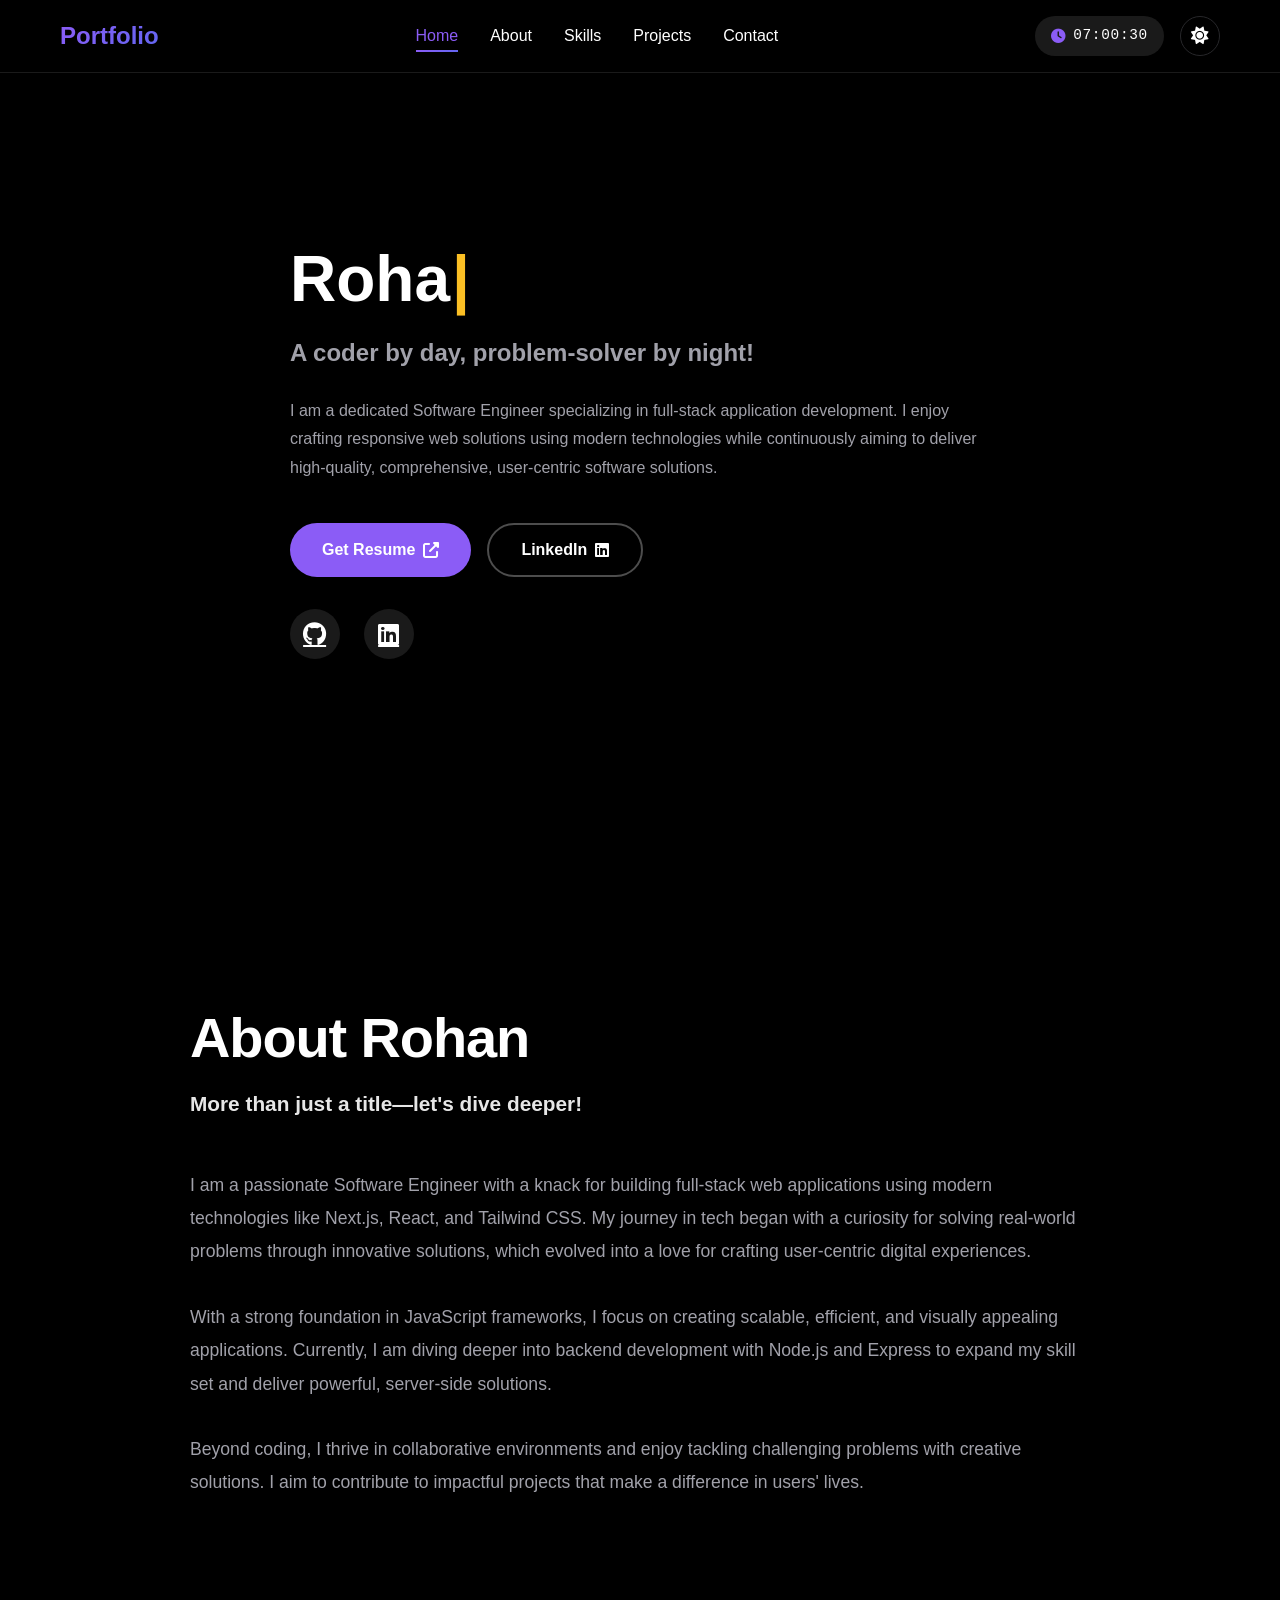
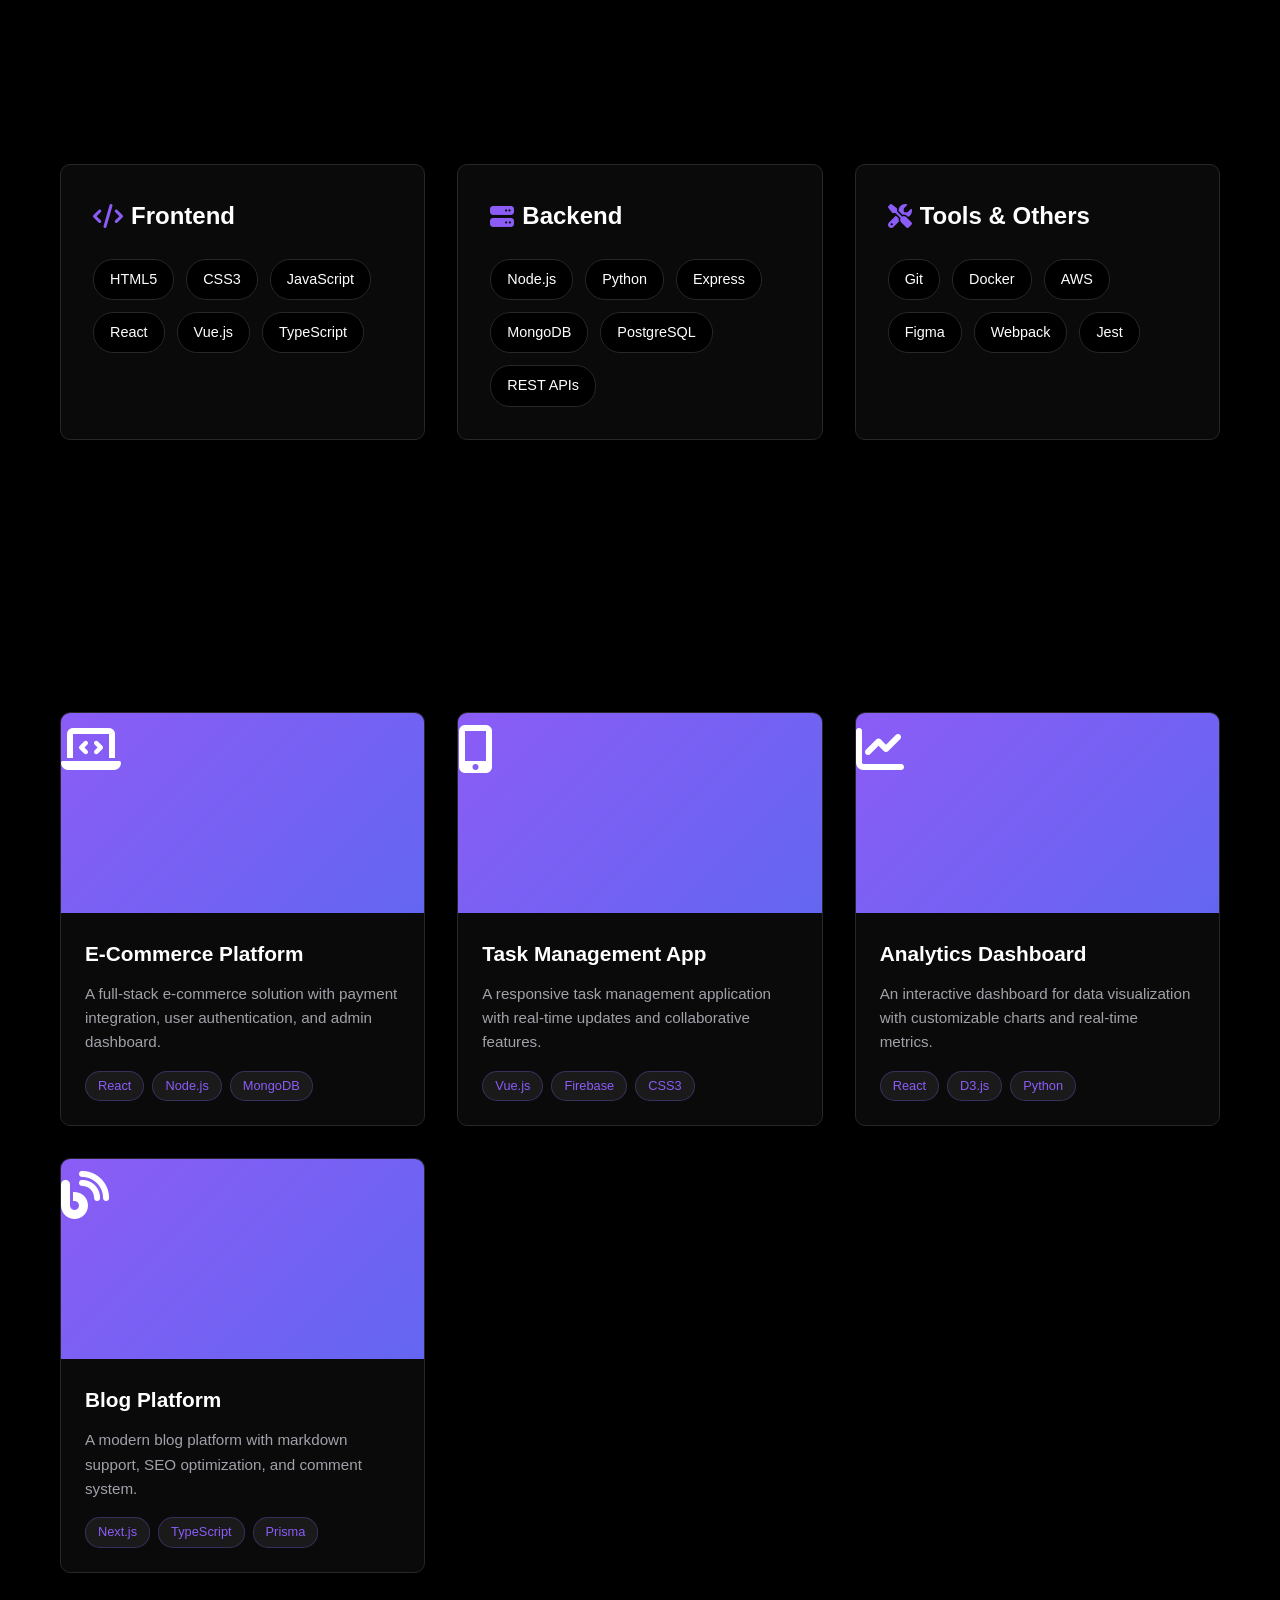
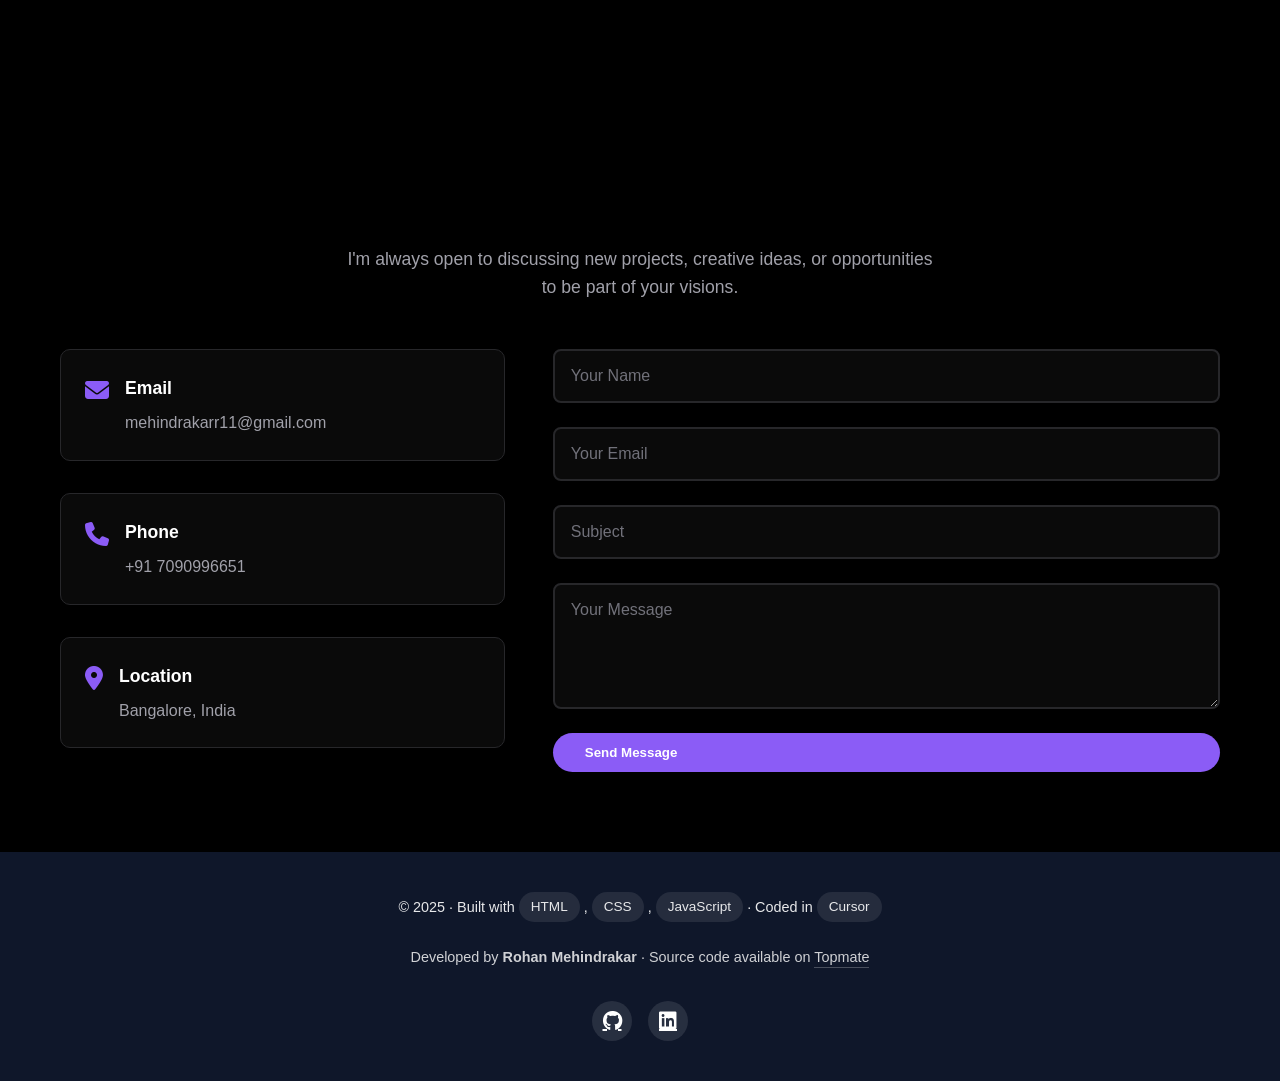
==== commit 2f90234a: "Update title and copyright year in index.html" ====
--- a/index.html
+++ b/index.html
@@ -3,7 +3,7 @@
 <head>
     <meta charset="UTF-8">
     <meta name="viewport" content="width=device-width, initial-scale=1.0">
-    <title>Portfolio - Your Name</title>
+    <title>rohan_mehindrakar</title>
     <link rel="stylesheet" href="styles.css">
     <link rel="stylesheet" href="https://cdnjs.cloudflare.com/ajax/libs/font-awesome/6.4.0/css/all.min.css">
 </head>
@@ -334,7 +334,7 @@
         <div class="container">
             <div class="footer-content">
                 <p class="footer-copyright">
-                    &copy; <span id="currentYear">2025</span> · Built with 
+                    &copy; <span id="currentYear">2026</span> · Built with 
                     <span class="tech-tag">HTML</span>, 
                     <span class="tech-tag">CSS</span>, 
                     <span class="tech-tag">JavaScript</span> · 
